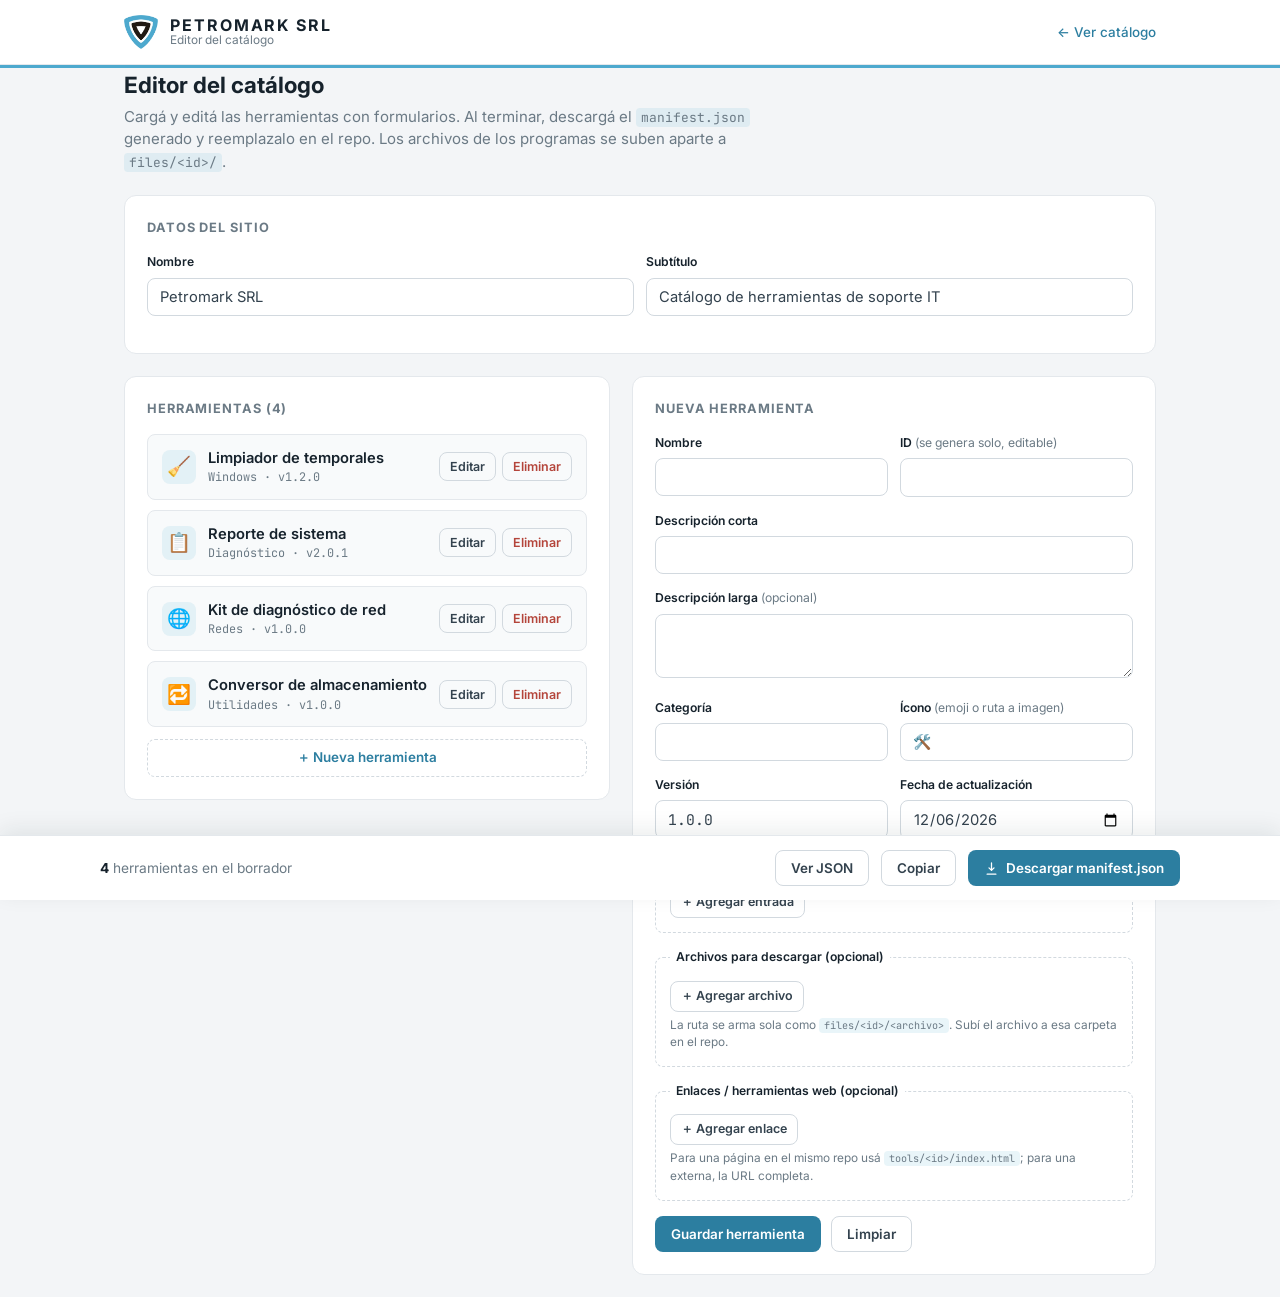
==== admin.html @ 91824385 "Interfaz (admin.html) para subir los proyectos" ====
<!DOCTYPE html>
<html lang="es">
<head>
  <meta charset="UTF-8" />
  <meta name="viewport" content="width=device-width, initial-scale=1.0" />
  <title>Editor del catálogo · Petromark SRL</title>
  <link rel="icon" type="image/png" href="assets/logo.png" />
  <link rel="preconnect" href="https://fonts.googleapis.com" />
  <link rel="preconnect" href="https://fonts.gstatic.com" crossorigin />
  <link href="https://fonts.googleapis.com/css2?family=Inter:wght@400;500;600;700&family=JetBrains+Mono:wght@400;500&display=swap" rel="stylesheet" />
  <style>
    :root{
      --brand:#2C7EA0; --brand-hover:#216580; --brand-bright:#4DA9CE; --accent-soft:rgba(77,169,206,.12);
      --bg:#F3F5F7; --surface:#FFFFFF; --surface-2:#F8FAFB; --border:#E4E8EC; --border-strong:#D2D9DF;
      --ink:#16222C; --text:#33424E; --muted:#6B7A85; --danger:#B4453B; --danger-soft:rgba(180,69,59,.1);
      --ok:#2E7D5B;
      --sans:"Inter",system-ui,sans-serif; --mono:"JetBrains Mono",ui-monospace,monospace;
      --radius:12px; --radius-sm:8px;
    }
    *{box-sizing:border-box}
    body{margin:0;font-family:var(--sans);background:var(--bg);color:var(--text);line-height:1.5}
    .wrap{max-width:1080px;margin:0 auto;padding:0 24px}
    a{color:var(--brand)}
    code{font-family:var(--mono);font-size:.86em;background:var(--accent-soft);padding:1px 5px;border-radius:4px}

    header.top{background:var(--surface);border-bottom:1px solid var(--border)}
    .top .in{display:flex;align-items:center;gap:12px;min-height:64px}
    .top img{width:34px;height:34px;border-radius:6px}
    .top .bt{display:flex;flex-direction:column;line-height:1.1}
    .top .nm{font-weight:700;letter-spacing:.12em;text-transform:uppercase;color:var(--ink);font-size:1rem}
    .top .sb{font-size:.74rem;color:var(--muted)}
    .top .back{margin-left:auto;font:500 .84rem var(--sans);color:var(--brand);text-decoration:none}
    .top .back:hover{text-decoration:underline}
    .accent{height:3px;background:var(--brand-bright)}

    main{padding:28px 0 120px}
    h1{color:var(--ink);font-size:1.4rem;margin:0 0 4px}
    .lead{color:var(--muted);margin:0 0 22px;font-size:.94rem;max-width:70ch}

    .notice{display:none;align-items:center;gap:10px;background:var(--accent-soft);border:1px solid var(--brand-bright);
      border-radius:var(--radius-sm);padding:10px 14px;margin-bottom:20px;font-size:.86rem;color:var(--ink)}
    .notice button{margin-left:auto}

    .panel{background:var(--surface);border:1px solid var(--border);border-radius:var(--radius);padding:22px;margin-bottom:22px}
    .panel > h2{margin:0 0 16px;font-size:.8rem;text-transform:uppercase;letter-spacing:.07em;color:var(--muted)}

    .cols{display:grid;grid-template-columns:1fr 1.4fr;gap:22px;align-items:start}
    @media(max-width:820px){.cols{grid-template-columns:1fr}}

    /* Lista de herramientas */
    .list{display:flex;flex-direction:column;gap:10px}
    .item{display:flex;align-items:center;gap:12px;border:1px solid var(--border);border-radius:var(--radius-sm);
      padding:12px 14px;background:var(--surface-2)}
    .item.active{border-color:var(--brand-bright);box-shadow:0 0 0 3px var(--accent-soft)}
    .item .ic{width:34px;height:34px;flex:none;border-radius:8px;display:grid;place-items:center;font-size:1.2rem;background:var(--accent-soft);overflow:hidden}
    .item .ic img{width:100%;height:100%;object-fit:cover}
    .item .meta{min-width:0;flex:1}
    .item .nm{font-weight:600;color:var(--ink);font-size:.92rem;white-space:nowrap;overflow:hidden;text-overflow:ellipsis}
    .item .sub{font-size:.74rem;color:var(--muted);font-family:var(--mono)}
    .item .acts{display:flex;gap:6px}
    .empty-list{color:var(--muted);font-size:.9rem;padding:8px 2px}

    /* Form */
    .field{margin-bottom:15px}
    .field.row2{display:grid;grid-template-columns:1fr 1fr;gap:12px}
    label{display:block;font-size:.76rem;font-weight:600;color:var(--ink);margin-bottom:6px}
    label .opt{color:var(--muted);font-weight:400;text-transform:none;letter-spacing:0}
    input,textarea,select{width:100%;border:1px solid var(--border-strong);border-radius:var(--radius-sm);
      background:var(--surface);color:var(--text);font:400 .92rem var(--sans);padding:9px 12px}
    input.mono{font-family:var(--mono)}
    textarea{resize:vertical;min-height:64px}
    input:focus,textarea:focus,select:focus{outline:none;border-color:var(--brand-bright);box-shadow:0 0 0 3px var(--accent-soft)}
    .hint{font-size:.74rem;color:var(--muted);margin-top:5px}
    .path-preview{font-family:var(--mono);font-size:.76rem;color:var(--muted);margin-top:5px;word-break:break-all}
    .err{color:var(--danger);font-size:.78rem;margin-top:5px;display:none}
    .field.invalid input,.field.invalid textarea{border-color:var(--danger)}
    .field.invalid .err{display:block}

    fieldset{border:1px dashed var(--border-strong);border-radius:var(--radius-sm);padding:14px;margin:0 0 15px}
    legend{font-size:.76rem;font-weight:600;color:var(--ink);padding:0 6px}
    .sub-row{display:grid;gap:8px;align-items:start;border-bottom:1px dashed var(--border);padding:10px 0}
    .sub-row:last-of-type{border-bottom:none}
    .cl-row{grid-template-columns:90px 130px 1fr auto}
    .file-row{grid-template-columns:1fr 90px auto}
    .link-row{grid-template-columns:1fr 1.4fr auto}
    @media(max-width:560px){.cl-row,.file-row,.link-row{grid-template-columns:1fr}.field.row2{grid-template-columns:1fr}}

    .btn{display:inline-flex;align-items:center;gap:7px;font:600 .84rem var(--sans);border-radius:var(--radius-sm);
      padding:9px 15px;border:1px solid transparent;cursor:pointer;text-decoration:none;transition:background .15s,border-color .15s,color .15s}
    .btn svg{width:15px;height:15px;fill:none;stroke:currentColor;stroke-width:2;stroke-linecap:round;stroke-linejoin:round}
    .btn-primary{background:var(--brand);color:#fff}.btn-primary:hover{background:var(--brand-hover)}
    .btn-ghost{background:transparent;border-color:var(--border-strong);color:var(--text)}.btn-ghost:hover{border-color:var(--brand-bright);color:var(--brand)}
    .btn-sm{padding:6px 10px;font-size:.78rem}
    .btn-danger{background:transparent;border-color:var(--border-strong);color:var(--danger)}.btn-danger:hover{background:var(--danger-soft);border-color:var(--danger)}
    .btn-add{background:transparent;border:1px dashed var(--border-strong);color:var(--brand);width:100%;justify-content:center}
    .btn-add:hover{border-color:var(--brand-bright)}
    .form-actions{display:flex;gap:10px;margin-top:8px}

    /* Export bar */
    .exportbar{position:fixed;left:0;right:0;bottom:0;background:var(--surface);border-top:1px solid var(--border);
      box-shadow:0 -6px 22px rgba(16,34,44,.08);z-index:20}
    .exportbar .in{display:flex;align-items:center;gap:12px;padding:14px 0}
    .exportbar .count{font-size:.86rem;color:var(--muted)}
    .exportbar .count strong{color:var(--ink)}
    .exportbar .sp{margin-left:auto}
    .toast{position:fixed;bottom:80px;left:50%;transform:translateX(-50%);background:var(--ink);color:#fff;
      padding:10px 18px;border-radius:999px;font-size:.85rem;opacity:0;pointer-events:none;transition:opacity .2s;z-index:30}
    .toast.show{opacity:1}

    dialog.json-view{border:1px solid var(--border);border-radius:var(--radius);padding:0;max-width:720px;width:92%;background:var(--surface);color:var(--text)}
    dialog.json-view::backdrop{background:rgba(9,16,21,.5)}
    .jv-head{display:flex;align-items:center;justify-content:space-between;padding:16px 20px;border-bottom:1px solid var(--border)}
    .jv-head h3{margin:0;font-size:.95rem;color:var(--ink)}
    dialog.json-view pre{margin:0;padding:20px;max-height:60vh;overflow:auto;font-family:var(--mono);font-size:.8rem;color:var(--text);white-space:pre-wrap;word-break:break-word}
  </style>
</head>
<body>
  <header class="top">
    <div class="wrap in">
      <img src="assets/logo.png" alt="" />
      <span class="bt"><span class="nm">Petromark SRL</span><span class="sb">Editor del catálogo</span></span>
      <a class="back" href="index.html">← Ver catálogo</a>
    </div>
  </header>
  <div class="accent"></div>

  <main class="wrap">
    <h1>Editor del catálogo</h1>
    <p class="lead">Cargá y editá las herramientas con formularios. Al terminar, descargá el
      <code>manifest.json</code> generado y reemplazalo en el repo. Los archivos de los programas
      se suben aparte a <code>files/&lt;id&gt;/</code>.</p>

    <div id="notice" class="notice">
      <span id="notice-text"></span>
      <button class="btn btn-ghost btn-sm" id="reload-published" type="button">Recargar desde el publicado</button>
    </div>

    <div class="panel">
      <h2>Datos del sitio</h2>
      <div class="field row2">
        <div>
          <label for="site-name">Nombre</label>
          <input id="site-name" type="text" />
        </div>
        <div>
          <label for="site-subtitle">Subtítulo</label>
          <input id="site-subtitle" type="text" />
        </div>
      </div>
    </div>

    <div class="cols">
      <div class="panel">
        <h2>Herramientas (<span id="tool-count">0</span>)</h2>
        <div id="list" class="list"></div>
        <div style="margin-top:12px">
          <button class="btn btn-add" id="new-tool" type="button">＋ Nueva herramienta</button>
        </div>
      </div>

      <div class="panel">
        <h2 id="form-title">Nueva herramienta</h2>
        <form id="tool-form" autocomplete="off">
          <div class="field row2">
            <div>
              <label for="f-name">Nombre</label>
              <input id="f-name" type="text" required />
              <div class="err">Requerido.</div>
            </div>
            <div>
              <label for="f-id">ID <span class="opt">(se genera solo, editable)</span></label>
              <input id="f-id" type="text" class="mono" required />
              <div class="err">Requerido y único, sin espacios.</div>
            </div>
          </div>

          <div class="field">
            <label for="f-short">Descripción corta</label>
            <input id="f-short" type="text" required />
            <div class="err">Requerido.</div>
          </div>

          <div class="field">
            <label for="f-long">Descripción larga <span class="opt">(opcional)</span></label>
            <textarea id="f-long"></textarea>
          </div>

          <div class="field row2">
            <div>
              <label for="f-category">Categoría</label>
              <input id="f-category" type="text" list="cat-list" required />
              <datalist id="cat-list"></datalist>
              <div class="err">Requerido.</div>
            </div>
            <div>
              <label for="f-icon">Ícono <span class="opt">(emoji o ruta a imagen)</span></label>
              <input id="f-icon" type="text" placeholder="🛠️" />
            </div>
          </div>

          <div class="field row2">
            <div>
              <label for="f-version">Versión</label>
              <input id="f-version" type="text" class="mono" placeholder="1.0.0" required />
              <div class="err">Requerido.</div>
            </div>
            <div>
              <label for="f-updated">Fecha de actualización</label>
              <input id="f-updated" type="date" required />
              <div class="err">Requerido.</div>
            </div>
          </div>

          <fieldset>
            <legend>Novedades / changelog <span class="opt">(opcional)</span></legend>
            <div id="cl-rows"></div>
            <button class="btn btn-ghost btn-sm" id="add-cl" type="button">＋ Agregar entrada</button>
          </fieldset>

          <fieldset>
            <legend>Archivos para descargar <span class="opt">(opcional)</span></legend>
            <div id="file-rows"></div>
            <button class="btn btn-ghost btn-sm" id="add-file" type="button">＋ Agregar archivo</button>
            <div class="hint">La ruta se arma sola como <code>files/&lt;id&gt;/&lt;archivo&gt;</code>. Subí el archivo a esa carpeta en el repo.</div>
          </fieldset>

          <fieldset>
            <legend>Enlaces / herramientas web <span class="opt">(opcional)</span></legend>
            <div id="link-rows"></div>
            <button class="btn btn-ghost btn-sm" id="add-link" type="button">＋ Agregar enlace</button>
            <div class="hint">Para una página en el mismo repo usá <code>tools/&lt;id&gt;/index.html</code>; para una externa, la URL completa.</div>
          </fieldset>

          <div class="form-actions">
            <button class="btn btn-primary" type="submit" id="save-tool">Guardar herramienta</button>
            <button class="btn btn-ghost" type="button" id="cancel-edit">Limpiar</button>
          </div>
        </form>
      </div>
    </div>
  </main>

  <div class="exportbar">
    <div class="wrap in">
      <span class="count"><strong id="bar-count">0</strong> herramientas en el borrador</span>
      <span class="sp"></span>
      <button class="btn btn-ghost" id="view-json" type="button">Ver JSON</button>
      <button class="btn btn-ghost" id="copy-json" type="button">Copiar</button>
      <button class="btn btn-primary" id="download-json" type="button">
        <svg viewBox="0 0 24 24"><path d="M12 3v12m0 0 4-4m-4 4-4-4M5 21h14"/></svg>
        Descargar manifest.json
      </button>
    </div>
  </div>

  <div class="toast" id="toast"></div>

  <dialog class="json-view" id="json-dialog">
    <div class="jv-head">
      <h3>manifest.json generado</h3>
      <button class="btn btn-ghost btn-sm" id="close-json" type="button">Cerrar</button>
    </div>
    <pre id="json-pre"></pre>
  </dialog>

  <script>
  (function(){
    "use strict";
    const DRAFT_KEY = "pm-admin-draft-v1";
    const $ = s => document.querySelector(s);

    let site = { name: "Petromark SRL", subtitle: "Catálogo de herramientas de soporte IT" };
    let tools = [];         // array de herramientas
    let editingIndex = -1;  // -1 = nueva

    /* ---------- Utilidades ---------- */
    function slug(str){
      return String(str||"").normalize("NFD").replace(/[\u0300-\u036f]/g,"")
        .toLowerCase().trim().replace(/[^a-z0-9]+/g,"-").replace(/^-+|-+$/g,"");
    }
    function today(){ return new Date().toISOString().slice(0,10); }
    function isImg(icon){ return typeof icon==="string" && /(\/|\.(png|jpe?g|svg|webp|gif))$/i.test(icon); }
    function toast(msg){ const t=$("#toast"); t.textContent=msg; t.classList.add("show"); setTimeout(()=>t.classList.remove("show"),1800); }

    function saveDraft(){
      try{ localStorage.setItem(DRAFT_KEY, JSON.stringify({site,tools})); }catch(e){}
    }

    /* ---------- Carga inicial ---------- */
    async function init(){
      let draft=null;
      try{ const raw=localStorage.getItem(DRAFT_KEY); if(raw) draft=JSON.parse(raw); }catch(e){}
      if(draft && Array.isArray(draft.tools)){
        site = draft.site || site;
        tools = draft.tools;
        showNotice("Estás editando un borrador local guardado en este navegador.");
      } else {
        await loadPublished(true);
      }
      $("#site-name").value = site.name || "";
      $("#site-subtitle").value = site.subtitle || "";
      renderList(); resetForm(); refreshCategories(); updateCounts();
    }

    async function loadPublished(silent){
      try{
        const res = await fetch("manifest.json",{cache:"no-store"});
        if(!res.ok) throw new Error("HTTP "+res.status);
        const data = await res.json();
        site = data.site || site;
        tools = Array.isArray(data.tools)? data.tools : [];
        if(!silent){ hideNotice(); toast("Cargado desde el manifest publicado"); }
      }catch(e){
        if(!silent) toast("No se pudo leer manifest.json (¿estás sirviendo el sitio?)");
        tools = tools || [];
      }
    }

    function showNotice(text){ $("#notice-text").textContent=text; $("#notice").style.display="flex"; }
    function hideNotice(){ $("#notice").style.display="none"; }

    /* ---------- Lista ---------- */
    function renderList(){
      const list=$("#list");
      if(!tools.length){ list.innerHTML='<div class="empty-list">Todavía no hay herramientas. Creá una con “Nueva herramienta”.</div>'; return; }
      list.innerHTML = tools.map((t,i)=>{
        const ic = isImg(t.icon)? '<img src="'+escAttr(t.icon)+'" alt="">' : escHtml(t.icon||"🛠️");
        return '<div class="item'+(i===editingIndex?' active':'')+'" data-i="'+i+'">'+
          '<div class="ic">'+ic+'</div>'+
          '<div class="meta"><div class="nm">'+escHtml(t.name||"(sin nombre)")+'</div>'+
          '<div class="sub">'+escHtml(t.category||"—")+' · v'+escHtml(t.version||"—")+'</div></div>'+
          '<div class="acts">'+
          '<button class="btn btn-ghost btn-sm" data-edit="'+i+'" type="button">Editar</button>'+
          '<button class="btn btn-danger btn-sm" data-del="'+i+'" type="button">Eliminar</button>'+
          '</div></div>';
      }).join("");
      list.querySelectorAll("[data-edit]").forEach(b=>b.addEventListener("click",()=>editTool(+b.dataset.edit)));
      list.querySelectorAll("[data-del]").forEach(b=>b.addEventListener("click",()=>delTool(+b.dataset.del)));
    }

    function updateCounts(){ $("#tool-count").textContent=tools.length; $("#bar-count").textContent=tools.length; }

    function refreshCategories(){
      const cats=[...new Set(tools.map(t=>t.category).filter(Boolean))].sort();
      $("#cat-list").innerHTML = cats.map(c=>'<option value="'+escAttr(c)+'">').join("");
    }

    /* ---------- Sub-filas dinámicas ---------- */
    function clRow(v){ v=v||{};
      const el=document.createElement("div"); el.className="sub-row cl-row";
      el.innerHTML='<input type="text" class="mono cl-ver" placeholder="1.0.0" value="'+escAttr(v.version||"")+'">'+
        '<input type="date" class="cl-date" value="'+escAttr(v.date||"")+'">'+
        '<input type="text" class="cl-notes" placeholder="Qué cambió" value="'+escAttr(v.notes||"")+'">'+
        '<button class="btn btn-danger btn-sm" type="button">✕</button>';
      el.querySelector("button").addEventListener("click",()=>el.remove());
      return el;
    }
    function fileRow(v){ v=v||{};
      const el=document.createElement("div"); el.className="sub-row file-row";
      el.innerHTML='<div><input type="text" class="mono file-name" placeholder="mi-tool.ps1" value="'+escAttr(v.name||"")+'"><div class="path-preview"></div></div>'+
        '<input type="text" class="file-size" placeholder="2 KB" value="'+escAttr(v.size||"")+'">'+
        '<button class="btn btn-danger btn-sm" type="button">✕</button>';
      const upd=()=>{ const n=el.querySelector(".file-name").value.trim();
        el.querySelector(".path-preview").textContent = n ? "files/"+($("#f-id").value.trim()||"<id>")+"/"+n : ""; };
      el.querySelector(".file-name").addEventListener("input",upd);
      el.querySelector("button").addEventListener("click",()=>el.remove());
      upd(); return el;
    }
    function linkRow(v){ v=v||{};
      const el=document.createElement("div"); el.className="sub-row link-row";
      el.innerHTML='<input type="text" class="link-label" placeholder="Abrir herramienta" value="'+escAttr(v.label||"")+'">'+
        '<input type="text" class="mono link-url" placeholder="tools/mi-tool/index.html" value="'+escAttr(v.url||"")+'">'+
        '<button class="btn btn-danger btn-sm" type="button">✕</button>';
      el.querySelector("button").addEventListener("click",()=>el.remove());
      return el;
    }
    function refreshFilePaths(){
      document.querySelectorAll("#file-rows .file-row").forEach(row=>{
        const n=row.querySelector(".file-name").value.trim();
        row.querySelector(".path-preview").textContent = n ? "files/"+($("#f-id").value.trim()||"<id>")+"/"+n : "";
      });
    }

    /* ---------- Form ---------- */
    function resetForm(){
      editingIndex=-1; $("#form-title").textContent="Nueva herramienta";
      $("#tool-form").reset();
      $("#f-icon").value="🛠️"; $("#f-version").value="1.0.0"; $("#f-updated").value=today();
      $("#cl-rows").innerHTML=""; $("#file-rows").innerHTML=""; $("#link-rows").innerHTML="";
      document.querySelectorAll(".field.invalid").forEach(f=>f.classList.remove("invalid"));
      renderList();
    }
    function editTool(i){
      const t=tools[i]; if(!t) return; editingIndex=i;
      $("#form-title").textContent="Editando: "+(t.name||"");
      $("#f-name").value=t.name||""; $("#f-id").value=t.id||"";
      $("#f-short").value=t.shortDescription||""; $("#f-long").value=t.longDescription||"";
      $("#f-category").value=t.category||""; $("#f-icon").value=t.icon||"🛠️";
      $("#f-version").value=t.version||""; $("#f-updated").value=t.updated||today();
      $("#cl-rows").innerHTML=""; (t.changelog||[]).forEach(c=>$("#cl-rows").appendChild(clRow(c)));
      $("#file-rows").innerHTML=""; (t.files||[]).forEach(f=>$("#file-rows").appendChild(fileRow(f)));
      $("#link-rows").innerHTML=""; (t.links||[]).forEach(l=>$("#link-rows").appendChild(linkRow(l)));
      renderList();
      window.scrollTo({top:0,behavior:"smooth"});
    }
    function delTool(i){
      if(!confirm("¿Eliminar “"+(tools[i].name||"")+"” del borrador?")) return;
      tools.splice(i,1); if(editingIndex===i) resetForm();
      renderList(); refreshCategories(); updateCounts(); saveDraft();
    }

    function collectForm(){
      const id=$("#f-id").value.trim();
      const files=[...document.querySelectorAll("#file-rows .file-row")].map(r=>{
        const name=r.querySelector(".file-name").value.trim(); if(!name) return null;
        const size=r.querySelector(".file-size").value.trim();
        const path = name.includes("/") ? name : "files/"+id+"/"+name;
        const o={name:name.split("/").pop(),path}; if(size) o.size=size; return o;
      }).filter(Boolean);
      const links=[...document.querySelectorAll("#link-rows .link-row")].map(r=>{
        const url=r.querySelector(".link-url").value.trim(); if(!url) return null;
        const label=r.querySelector(".link-label").value.trim()||"Abrir herramienta";
        return {label,url};
      }).filter(Boolean);
      const changelog=[...document.querySelectorAll("#cl-rows .cl-row")].map(r=>{
        const version=r.querySelector(".cl-ver").value.trim(); if(!version) return null;
        const date=r.querySelector(".cl-date").value.trim(); const notes=r.querySelector(".cl-notes").value.trim();
        const o={version}; if(date)o.date=date; if(notes)o.notes=notes; return o;
      }).filter(Boolean);

      const o={ id, name:$("#f-name").value.trim(), shortDescription:$("#f-short").value.trim() };
      const long=$("#f-long").value.trim(); if(long) o.longDescription=long;
      o.category=$("#f-category").value.trim();
      o.version=$("#f-version").value.trim();
      o.updated=$("#f-updated").value.trim();
      const icon=$("#f-icon").value.trim(); if(icon) o.icon=icon;
      if(changelog.length) o.changelog=changelog;
      if(files.length) o.files=files;
      if(links.length) o.links=links;
      return o;
    }

    function validate(){
      let ok=true;
      const reqs=[["f-name"],["f-id"],["f-short"],["f-category"],["f-version"],["f-updated"]];
      reqs.forEach(([id])=>{ const inp=$("#"+id); const field=inp.closest(".field")||inp.parentElement.closest(".field");
        const wrap=inp.closest(".field"); if(!inp.value.trim()){ if(wrap){wrap.classList.add("invalid");} ok=false; }
        else if(wrap){ wrap.classList.remove("invalid"); } });
      // id único
      const id=$("#f-id").value.trim();
      const dup = tools.some((t,i)=>t.id===id && i!==editingIndex);
      if(dup){ $("#f-id").closest(".field").classList.add("invalid"); $("#f-id").closest(".field").querySelector(".err").textContent="Ese ID ya existe."; ok=false; }
      if(/\s/.test(id)){ $("#f-id").closest(".field").classList.add("invalid"); ok=false; }
      return ok;
    }

    /* ---------- Export ---------- */
    function buildManifest(){
      const s={ name:$("#site-name").value.trim()||"Petromark SRL",
                subtitle:$("#site-subtitle").value.trim(), updated:today() };
      return { site:s, tools };
    }
    function manifestJSON(){ return JSON.stringify(buildManifest(),null,2)+"\n"; }

    /* ---------- Eventos ---------- */
    $("#f-name").addEventListener("input",e=>{
      // autogenerar id solo si estamos creando y el id sigue "vacío o sincronizado"
      if(editingIndex===-1){ $("#f-id").value=slug(e.target.value); refreshFilePaths(); }
    });
    $("#f-id").addEventListener("input",refreshFilePaths);
    $("#add-cl").addEventListener("click",()=>$("#cl-rows").appendChild(clRow({version:$("#f-version").value.trim(),date:today()})));
    $("#add-file").addEventListener("click",()=>$("#file-rows").appendChild(fileRow()));
    $("#add-link").addEventListener("click",()=>$("#link-rows").appendChild(linkRow()));
    $("#new-tool").addEventListener("click",resetForm);
    $("#cancel-edit").addEventListener("click",resetForm);
    $("#reload-published").addEventListener("click",async()=>{
      if(!confirm("Esto reemplaza el borrador actual por lo que está publicado. ¿Seguir?")) return;
      try{ localStorage.removeItem(DRAFT_KEY); }catch(e){}
      await loadPublished(false);
      $("#site-name").value=site.name||""; $("#site-subtitle").value=site.subtitle||"";
      renderList(); resetForm(); refreshCategories(); updateCounts();
    });

    $("#site-name").addEventListener("input",()=>{site.name=$("#site-name").value;saveDraft();});
    $("#site-subtitle").addEventListener("input",()=>{site.subtitle=$("#site-subtitle").value;saveDraft();});

    $("#tool-form").addEventListener("submit",e=>{
      e.preventDefault();
      if(!validate()){ toast("Revisá los campos marcados"); return; }
      const t=collectForm();
      if(editingIndex===-1) tools.push(t); else tools[editingIndex]=t;
      refreshCategories(); updateCounts(); saveDraft();
      toast(editingIndex===-1?"Herramienta agregada":"Cambios guardados");
      resetForm();
    });

    $("#download-json").addEventListener("click",()=>{
      const blob=new Blob([manifestJSON()],{type:"application/json"});
      const url=URL.createObjectURL(blob);
      const a=document.createElement("a"); a.href=url; a.download="manifest.json"; a.click();
      URL.revokeObjectURL(url); toast("manifest.json descargado");
    });
    $("#copy-json").addEventListener("click",async()=>{
      try{ await navigator.clipboard.writeText(manifestJSON()); toast("Copiado al portapapeles"); }
      catch(e){ $("#json-pre").textContent=manifestJSON(); $("#json-dialog").showModal(); }
    });
    $("#view-json").addEventListener("click",()=>{ $("#json-pre").textContent=manifestJSON(); $("#json-dialog").showModal(); });
    $("#close-json").addEventListener("click",()=>$("#json-dialog").close());

    init();
  })();

  function escHtml(s){return String(s==null?"":s).replace(/&/g,"&amp;").replace(/</g,"&lt;").replace(/>/g,"&gt;");}
  function escAttr(s){return escHtml(s).replace(/"/g,"&quot;");}
  </script>
</body>
</html>
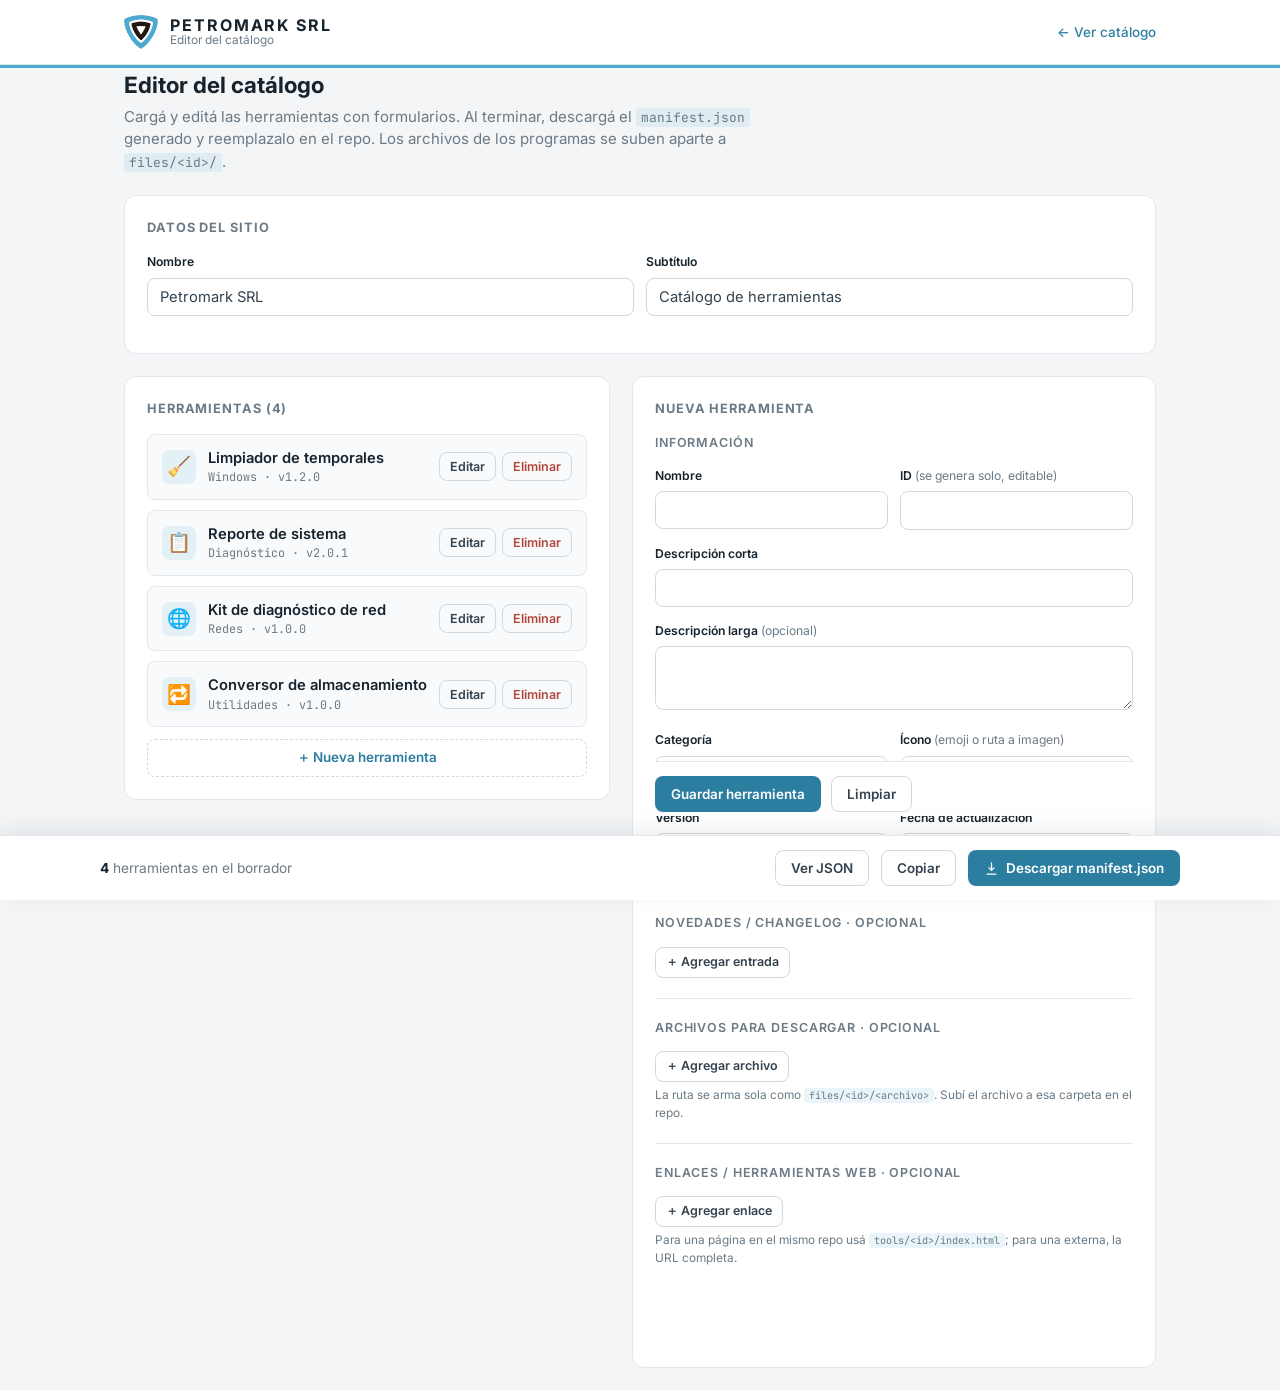
==== commit 1405e3c8: "cambio en el manifest.json (probando el admin.html)" ====
--- a/admin.html
+++ b/admin.html
@@ -76,8 +76,9 @@
     .field.invalid input,.field.invalid textarea{border-color:var(--danger)}
     .field.invalid .err{display:block}
 
-    fieldset{border:1px dashed var(--border-strong);border-radius:var(--radius-sm);padding:14px;margin:0 0 15px}
-    legend{font-size:.76rem;font-weight:600;color:var(--ink);padding:0 6px}
+    .fsec{border-top:1px solid var(--border);margin-top:20px;padding-top:20px}
+    .fsec:first-child{border-top:none;margin-top:0;padding-top:0}
+    .fsec-title{margin:0 0 14px;font-size:.78rem;font-weight:600;text-transform:uppercase;letter-spacing:.07em;color:var(--muted)}
     .sub-row{display:grid;gap:8px;align-items:start;border-bottom:1px dashed var(--border);padding:10px 0}
     .sub-row:last-of-type{border-bottom:none}
     .cl-row{grid-template-columns:90px 130px 1fr auto}
@@ -86,7 +87,7 @@
     @media(max-width:560px){.cl-row,.file-row,.link-row{grid-template-columns:1fr}.field.row2{grid-template-columns:1fr}}
 
     .btn{display:inline-flex;align-items:center;gap:7px;font:600 .84rem var(--sans);border-radius:var(--radius-sm);
-      padding:9px 15px;border:1px solid transparent;cursor:pointer;text-decoration:none;transition:background .15s,border-color .15s,color .15s}
+      padding:9px 15px;border:1px solid transparent;cursor:pointer;text-decoration:none;white-space:nowrap;transition:background .15s,border-color .15s,color .15s}
     .btn svg{width:15px;height:15px;fill:none;stroke:currentColor;stroke-width:2;stroke-linecap:round;stroke-linejoin:round}
     .btn-primary{background:var(--brand);color:#fff}.btn-primary:hover{background:var(--brand-hover)}
     .btn-ghost{background:transparent;border-color:var(--border-strong);color:var(--text)}.btn-ghost:hover{border-color:var(--brand-bright);color:var(--brand)}
@@ -94,12 +95,23 @@
     .btn-danger{background:transparent;border-color:var(--border-strong);color:var(--danger)}.btn-danger:hover{background:var(--danger-soft);border-color:var(--danger)}
     .btn-add{background:transparent;border:1px dashed var(--border-strong);color:var(--brand);width:100%;justify-content:center}
     .btn-add:hover{border-color:var(--brand-bright)}
-    .form-actions{display:flex;gap:10px;margin-top:8px}
+    .form-actions{display:flex;gap:10px;margin-top:22px;position:sticky;bottom:80px;z-index:5;
+      background:var(--surface);padding:14px 0 4px;border-top:1px solid var(--border)}
+    @media(min-width:821px){
+      .left-col{position:sticky;top:16px}
+      .form-actions{bottom:84px}
+    }
+    @media(max-width:820px){
+      .exportbar .count{display:none}
+      .exportbar .in{padding:10px 0}
+      .exportbar .btn{padding:8px 11px;font-size:.8rem}
+      .form-actions{bottom:70px}
+    }
 
     /* Export bar */
     .exportbar{position:fixed;left:0;right:0;bottom:0;background:var(--surface);border-top:1px solid var(--border);
       box-shadow:0 -6px 22px rgba(16,34,44,.08);z-index:20}
-    .exportbar .in{display:flex;align-items:center;gap:12px;padding:14px 0}
+    .exportbar .in{display:flex;align-items:center;gap:12px;padding:14px 0;flex-wrap:nowrap}
     .exportbar .count{font-size:.86rem;color:var(--muted)}
     .exportbar .count strong{color:var(--ink)}
     .exportbar .sp{margin-left:auto}
@@ -150,7 +162,7 @@
     </div>
 
     <div class="cols">
-      <div class="panel">
+      <div class="panel left-col">
         <h2>Herramientas (<span id="tool-count">0</span>)</h2>
         <div id="list" class="list"></div>
         <div style="margin-top:12px">
@@ -161,75 +173,78 @@
       <div class="panel">
         <h2 id="form-title">Nueva herramienta</h2>
         <form id="tool-form" autocomplete="off">
-          <div class="field row2">
-            <div>
-              <label for="f-name">Nombre</label>
-              <input id="f-name" type="text" required />
+          <section class="fsec">
+            <h3 class="fsec-title">Información</h3>
+            <div class="field row2">
+              <div>
+                <label for="f-name">Nombre</label>
+                <input id="f-name" type="text" required />
+                <div class="err">Requerido.</div>
+              </div>
+              <div>
+                <label for="f-id">ID <span class="opt">(se genera solo, editable)</span></label>
+                <input id="f-id" type="text" class="mono" required />
+                <div class="err">Requerido y único, sin espacios.</div>
+              </div>
+            </div>
+
+            <div class="field">
+              <label for="f-short">Descripción corta</label>
+              <input id="f-short" type="text" required />
               <div class="err">Requerido.</div>
             </div>
-            <div>
-              <label for="f-id">ID <span class="opt">(se genera solo, editable)</span></label>
-              <input id="f-id" type="text" class="mono" required />
-              <div class="err">Requerido y único, sin espacios.</div>
+
+            <div class="field">
+              <label for="f-long">Descripción larga <span class="opt">(opcional)</span></label>
+              <textarea id="f-long"></textarea>
             </div>
-          </div>
-
-          <div class="field">
-            <label for="f-short">Descripción corta</label>
-            <input id="f-short" type="text" required />
-            <div class="err">Requerido.</div>
-          </div>
-
-          <div class="field">
-            <label for="f-long">Descripción larga <span class="opt">(opcional)</span></label>
-            <textarea id="f-long"></textarea>
-          </div>
-
-          <div class="field row2">
-            <div>
-              <label for="f-category">Categoría</label>
-              <input id="f-category" type="text" list="cat-list" required />
-              <datalist id="cat-list"></datalist>
-              <div class="err">Requerido.</div>
+
+            <div class="field row2">
+              <div>
+                <label for="f-category">Categoría</label>
+                <input id="f-category" type="text" list="cat-list" required />
+                <datalist id="cat-list"></datalist>
+                <div class="err">Requerido.</div>
+              </div>
+              <div>
+                <label for="f-icon">Ícono <span class="opt">(emoji o ruta a imagen)</span></label>
+                <input id="f-icon" type="text" placeholder="🛠️" />
+              </div>
             </div>
-            <div>
-              <label for="f-icon">Ícono <span class="opt">(emoji o ruta a imagen)</span></label>
-              <input id="f-icon" type="text" placeholder="🛠️" />
+
+            <div class="field row2">
+              <div>
+                <label for="f-version">Versión</label>
+                <input id="f-version" type="text" class="mono" placeholder="1.0.0" required />
+                <div class="err">Requerido.</div>
+              </div>
+              <div>
+                <label for="f-updated">Fecha de actualización</label>
+                <input id="f-updated" type="date" required />
+                <div class="err">Requerido.</div>
+              </div>
             </div>
-          </div>
-
-          <div class="field row2">
-            <div>
-              <label for="f-version">Versión</label>
-              <input id="f-version" type="text" class="mono" placeholder="1.0.0" required />
-              <div class="err">Requerido.</div>
-            </div>
-            <div>
-              <label for="f-updated">Fecha de actualización</label>
-              <input id="f-updated" type="date" required />
-              <div class="err">Requerido.</div>
-            </div>
-          </div>
-
-          <fieldset>
-            <legend>Novedades / changelog <span class="opt">(opcional)</span></legend>
+          </section>
+
+          <section class="fsec">
+            <h3 class="fsec-title">Novedades / changelog <span class="opt">· opcional</span></h3>
             <div id="cl-rows"></div>
             <button class="btn btn-ghost btn-sm" id="add-cl" type="button">＋ Agregar entrada</button>
-          </fieldset>
-
-          <fieldset>
-            <legend>Archivos para descargar <span class="opt">(opcional)</span></legend>
+          </section>
+
+          <section class="fsec">
+            <h3 class="fsec-title">Archivos para descargar <span class="opt">· opcional</span></h3>
             <div id="file-rows"></div>
             <button class="btn btn-ghost btn-sm" id="add-file" type="button">＋ Agregar archivo</button>
             <div class="hint">La ruta se arma sola como <code>files/&lt;id&gt;/&lt;archivo&gt;</code>. Subí el archivo a esa carpeta en el repo.</div>
-          </fieldset>
-
-          <fieldset>
-            <legend>Enlaces / herramientas web <span class="opt">(opcional)</span></legend>
+          </section>
+
+          <section class="fsec">
+            <h3 class="fsec-title">Enlaces / herramientas web <span class="opt">· opcional</span></h3>
             <div id="link-rows"></div>
             <button class="btn btn-ghost btn-sm" id="add-link" type="button">＋ Agregar enlace</button>
             <div class="hint">Para una página en el mismo repo usá <code>tools/&lt;id&gt;/index.html</code>; para una externa, la URL completa.</div>
-          </fieldset>
+          </section>
 
           <div class="form-actions">
             <button class="btn btn-primary" type="submit" id="save-tool">Guardar herramienta</button>
